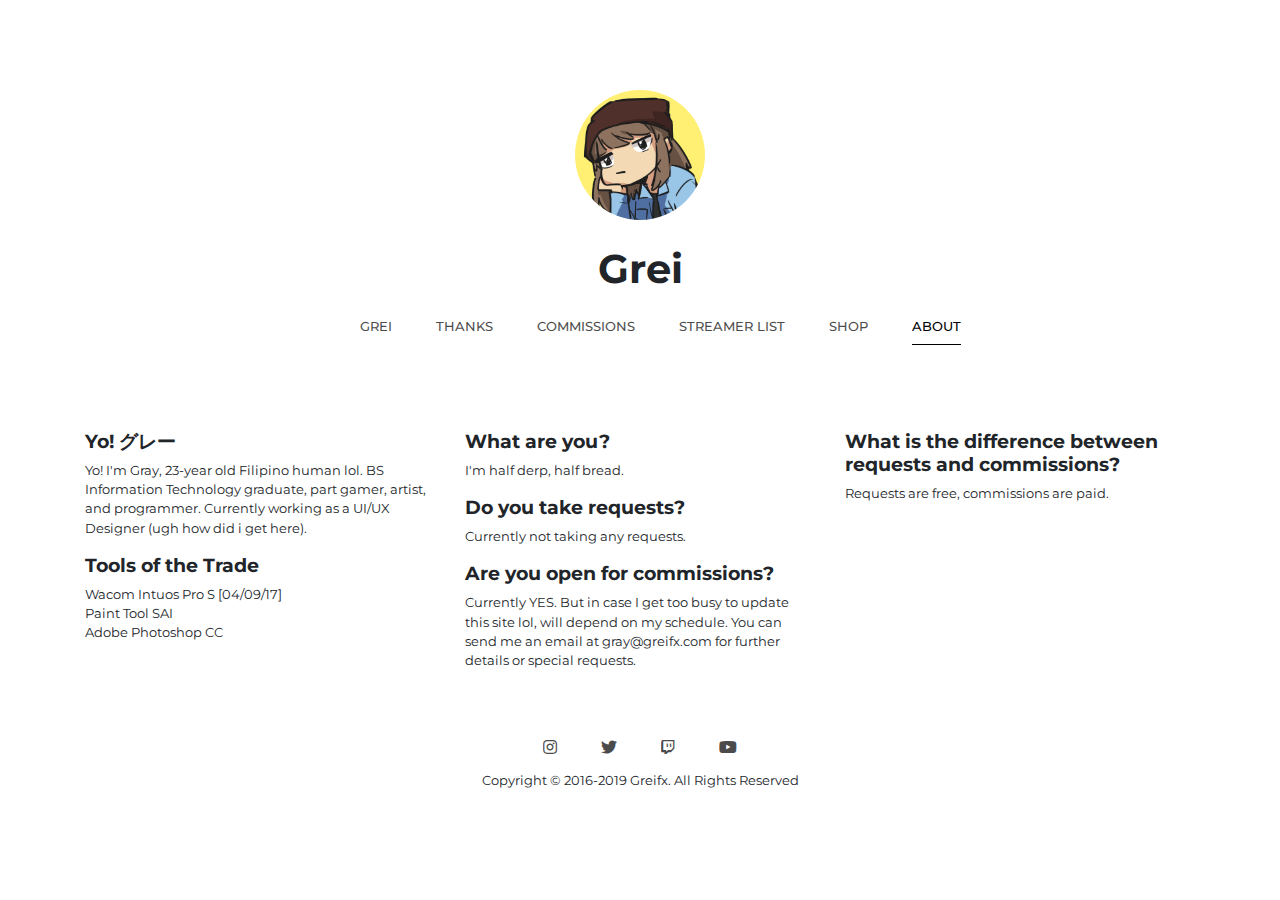
==== about/index.html @ 5e42ed09 "update" ====
<!DOCTYPE html>
<html>

<head>
	<title>GREI</title>
	    <meta charset="utf-8">
	    <meta name="viewport"
        content="user-scalable=no, width=device-width, initial-scale=1.0, maximum-scale=1.0, shrink-to-fit=no">
        <meta name="description" content="Yo! I do sub emotes, badges, avatars, twitch and youtube art, character pin-ups, cute stuff, hi lol. Greifx (grey-fix) Pun for my name + graphics. I honestly couldn't think of any punier name than this.">
        <meta name="keywords" content="grei sub emotes commissions, sub emotes, commission, commissions, grei, greifx, art commission, youtube art, twitch art">

        <link rel="apple-touch-icon" sizes="180x180" href="/favicon_io/apple-touch-icon.png">
        <link rel="icon" type="image/png" sizes="32x32" href="/favicon_io/favicon-32x32.png">
        <link rel="icon" type="image/png" sizes="16x16" href="/favicon_io/favicon-16x16.png">
        <link rel="manifest" href="/site.webmanifest">
        <link href="/fontawesome/css/all.css" rel="stylesheet"> <!--load all styles -->

        <!-- BOOTSTRAP 4.4 -->
        <link rel="stylesheet" href="https://stackpath.bootstrapcdn.com/bootstrap/4.4.1/css/bootstrap.min.css" integrity="sha384-Vkoo8x4CGsO3+Hhxv8T/Q5PaXtkKtu6ug5TOeNV6gBiFeWPGFN9MuhOf23Q9Ifjh" crossorigin="anonymous">
        <script src="https://code.jquery.com/jquery-3.4.1.slim.min.js" integrity="sha384-J6qa4849blE2+poT4WnyKhv5vZF5SrPo0iEjwBvKU7imGFAV0wwj1yYfoRSJoZ+n" crossorigin="anonymous"></script>
        <script src="https://cdn.jsdelivr.net/npm/popper.js@1.16.0/dist/umd/popper.min.js" integrity="sha384-Q6E9RHvbIyZFJoft+2mJbHaEWldlvI9IOYy5n3zV9zzTtmI3UksdQRVvoxMfooAo" crossorigin="anonymous"></script>
        <script src="https://stackpath.bootstrapcdn.com/bootstrap/4.4.1/js/bootstrap.min.js" integrity="sha384-wfSDF2E50Y2D1uUdj0O3uMBJnjuUD4Ih7YwaYd1iqfktj0Uod8GCExl3Og8ifwB6" crossorigin="anonymous"></script>

        <!-- CUSTOM STYLE -->
        <link href="https://fonts.googleapis.com/css?family=Montserrat:300,400,600,700,800,900&display=swap" rel="stylesheet">
        <link href="/style.css" rel="stylesheet" type="text/css">

    </head>

    <body>
        <div class="container">
            <div class="row">
                <div class="col-sm-12 text-center flex-column section-header">
                        <img src="/img/avi.png" class="rounded mx-auto d-block avatar" alt="...">
                        <h1>Grei</h1>
                        <h5 class="nav">
                                <ol id="nav-mobile">
                                        <li><a href="/"><i class="fas fa-home"></i></a></li>
                                        <li><a href="/thanks/"><i class="far fa-heart"></i></a></li>
                                        <li><a href="/commissions/"><i class="fas fa-sticky-note"></i></a></li>
                                        <li><a href="/streamers/"><i class="fas fa-gamepad"></i></a></li>
                                        <li><a href="#"><i class="fas fa-store"></i></a></li>
                                        <li><a href="/about/" id="active"><i class="fas fa-question"></i></a></li>
                                </ol>
                                <ol id="nav-desktop">
                                        <li></li><a href="/">GREI</a></li>
                                        <li></li><a href="/thanks/">THANKS</a></li>
                                        <li></li><a href="/commissions/">COMMISSIONS</a></li>
                                        <li></li><a href="/streamers/">STREAMER LIST</a></li>
                                        <li></li><a href="#">SHOP</a></li>
                                        <li></li><a href="/about/" id="active">ABOUT</a></li>
                                </ol>
                        </h5>
                </div>
            </div>

            <div class="row section-body section-faq">
                <div class="col-lg-4 text-center">
                    <h4>Yo! グレー</h4>
                    <p>Yo! I'm Gray, 23-year old Filipino human lol. BS Information Technology graduate, part gamer, artist,
                        and programmer. Currently working as a UI/UX Designer (ugh how did i get here).

                    </p>
                    <h4>Tools of the Trade</h4>
                    <p>Wacom Intuos Pro S [04/09/17]<br>
                        Paint Tool SAI<br>
                        Adobe Photoshop CC
                    </p>
                </div>

                <div class="col-lg-4 text-center">
                    <h4>What are you?</h4>
                    <p>I'm half derp, half bread.</p>
                    <h4>Do you take requests?</h4>
                    <p>Currently not taking any requests.</p>
                    <h4>Are you open for commissions?</h4>
                    <p>Currently YES. But in case I get too busy to update this site lol, will depend on my schedule. You can send me an email at gray@greifx.com for further details or special requests.</p>

                </div>

                <div class="col-lg-4 text-center">
                        <h4>What is the difference between requests and commissions?</h4>
                        <p>Requests are free, commissions are paid.</p>
                    </div>
                

            </div>
        </div>

        <div class="footer">
            <div class="footer-links text-center">
                <ol>
                    <a href="https://www.instagram.com/grei.draws/" target="_blank"><li><i class="fab fa-instagram"></i></li></a>
                    <a href="https://twitter.com/greifx_" target="_blank"><li><i class="fab fa-twitter"></i></li></a>
                    <a href="https://www.twitch.tv/grei" target="_blank"><li><i class="fab fa-twitch"></i></li></a>
                    <a href="https://www.youtube.com/channel/UCQJ44JHlnt3OxFtvyOZgteA" target="_blank"><li><i class="fab fa-youtube"></i></li></a>
                </ol>
                <small>Copyright &copy; 2016-2019 Greifx. All Rights Reserved</small>
            </div>
        </div>


        
    </body>
</html>
---- style.css ----
*{
    font-family: 'Montserrat';
    padding:0;
    /* line-height:2.5em; */
}
#nav-mobile{
    display: none;
}
.avatar{
    width:150px;
    height:150px;
    border-radius:100em !important;
    overflow: hidden;
    margin-bottom:15px;
    border: #fff solid 10px;
    /* filter: grayscale(100); */
}

h1{
    font-weight: 700;
}
h3{
    font-weight:700;
    font-size:1.5em;
}
h4{
    font-weight: 700;
    font-size:1.2em;
    text-align: left;
}
p{
    font-size:.9em;
}
.section-header{
    margin-top:80px;
    height:300px;
    display:flex;
}
.section-faq p{
    font-size:.8em;
    text-align: left;
}
.faq-icon{
    width:100px;
    height:100px;
    border-radius:100em;
    margin-bottom:20px;
}
.nav{
    display:block;
    margin-top:15px;
    font-weight:500;
    font-size:1em;
}
.content-body{
    font-size:.9em;
    margin-bottom:50px;
}
.image-thumbnails{
    margin-top:50px;
    margin-bottom:50px;
}
.image-thumbnails .col-sm-4{
    width:100%;
    padding:0;
}
.image-thumbnails img{
    width:100%;
    /* filter: grayscale(100); */
}
.image-thumbnails img:hover{
    filter:none;
    transition: transform .2s;
}
.img-wrap{
    overflow: hidden;
    padding:5px;
}
.footer{
    margin-bottom:30px;
}
.footer ol{
    margin-bottom:.5rem;
}
.footer-links li{
    list-style: none;
    display: inline;
    padding-left:20px;
    padding-right:20px;
    color:black;
    opacity: .7;
}
.nav li{
    list-style: none;
    display:inline;
    padding:20px;
}
.nav a{
    text-decoration: none;
    font-size:.8em;
    color:black;
    opacity: .7;
    padding-bottom:10px;
}
.nav a:hover, #active{
    text-decoration-color: black;
    opacity: 1;
    border-bottom:solid 1px black;
}
.footer-links li:hover{
    opacity: 1;
}
.section-body{
    margin-top:50px;
    margin-bottom:50px;
}
.sub-header{
    opacity:.3;
}
#emotes{
    width:100%;
}
@media (max-width:1024px){
    #emotes{
        width:100%;
    }
}
@media (max-width:768px){
    .section-header{
        margin-top:50px;
        height:300px;
    }
    .nav li{
        list-style: none;
        display:inline;
        padding:15px;
    }
    #emotes{
        width:100%;
    }
}

@media (max-width:480px){
    #emotes{
        width:100%;
    }
    #nav-mobile{
        display: block;
    }
    #nav-desktop{
        display: none;
    }
    .section-header{
        margin-top:30px;
        height:300px;
    }
    .nav{
        margin-top:20px;
    }
    h1{
        font-size:30px;
    }
    h3{
        font-size:20px;
    }
    .section-faq h4{
        font-size:16px;
    }
    .section-faq .col-sm-4{
        margin-bottom:15px;
    }
    .image-thumbnails{
        padding-left:10px;
        padding-right:10px;
        margin-top:15px;
    }
   
}
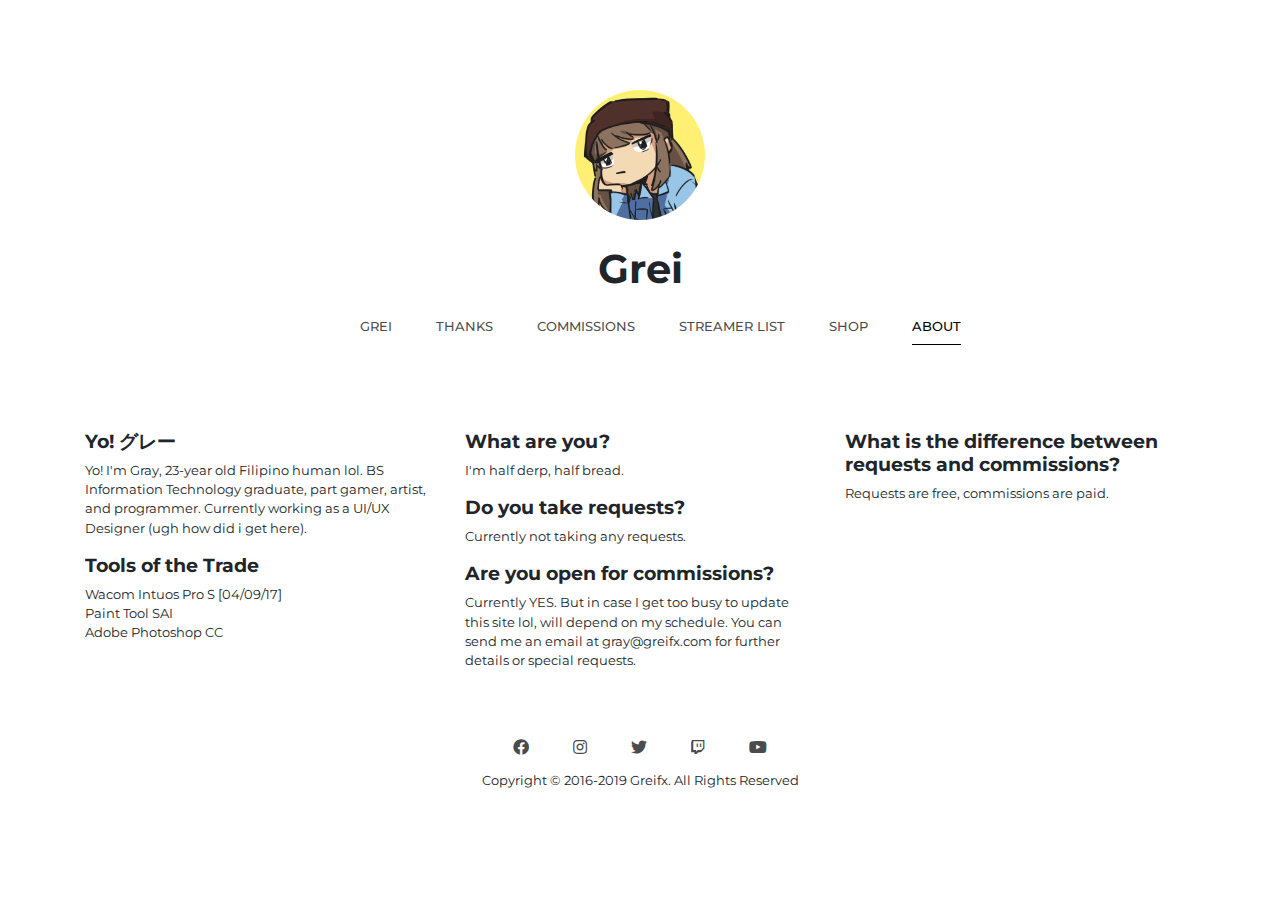
==== commit b2debae9: "updated" ====
--- a/about/index.html
+++ b/about/index.html
@@ -24,6 +24,16 @@
         <!-- CUSTOM STYLE -->
         <link href="https://fonts.googleapis.com/css?family=Montserrat:300,400,600,700,800,900&display=swap" rel="stylesheet">
         <link href="/style.css" rel="stylesheet" type="text/css">
+
+        <!-- Global site tag (gtag.js) - Google Analytics -->
+        <script async src="https://www.googletagmanager.com/gtag/js?id=UA-154565803-1"></script>
+        <script>
+        window.dataLayer = window.dataLayer || [];
+        function gtag(){dataLayer.push(arguments);}
+        gtag('js', new Date());
+
+        gtag('config', 'UA-154565803-1');
+        </script>
 
     </head>
 
@@ -90,6 +100,7 @@
         <div class="footer">
             <div class="footer-links text-center">
                 <ol>
+                    <a href="https://www.facebook.com/grei.draws/" target="_blank"><li><i class="fab fa-facebook"></i></li></a>
                     <a href="https://www.instagram.com/grei.draws/" target="_blank"><li><i class="fab fa-instagram"></i></li></a>
                     <a href="https://twitter.com/greifx_" target="_blank"><li><i class="fab fa-twitter"></i></li></a>
                     <a href="https://www.twitch.tv/grei" target="_blank"><li><i class="fab fa-twitch"></i></li></a>
--- a/style.css
+++ b/style.css
@@ -29,6 +29,9 @@
     text-align: left;
 }
 p{
+    font-size:.9em;
+}
+.section-client .col-lg-2{
     font-size:.9em;
 }
 .section-header{
@@ -174,5 +177,8 @@
         padding-right:10px;
         margin-top:15px;
     }
+    .section-client .col-sm-4{
+        width:33.3333%;
+    }
    
 }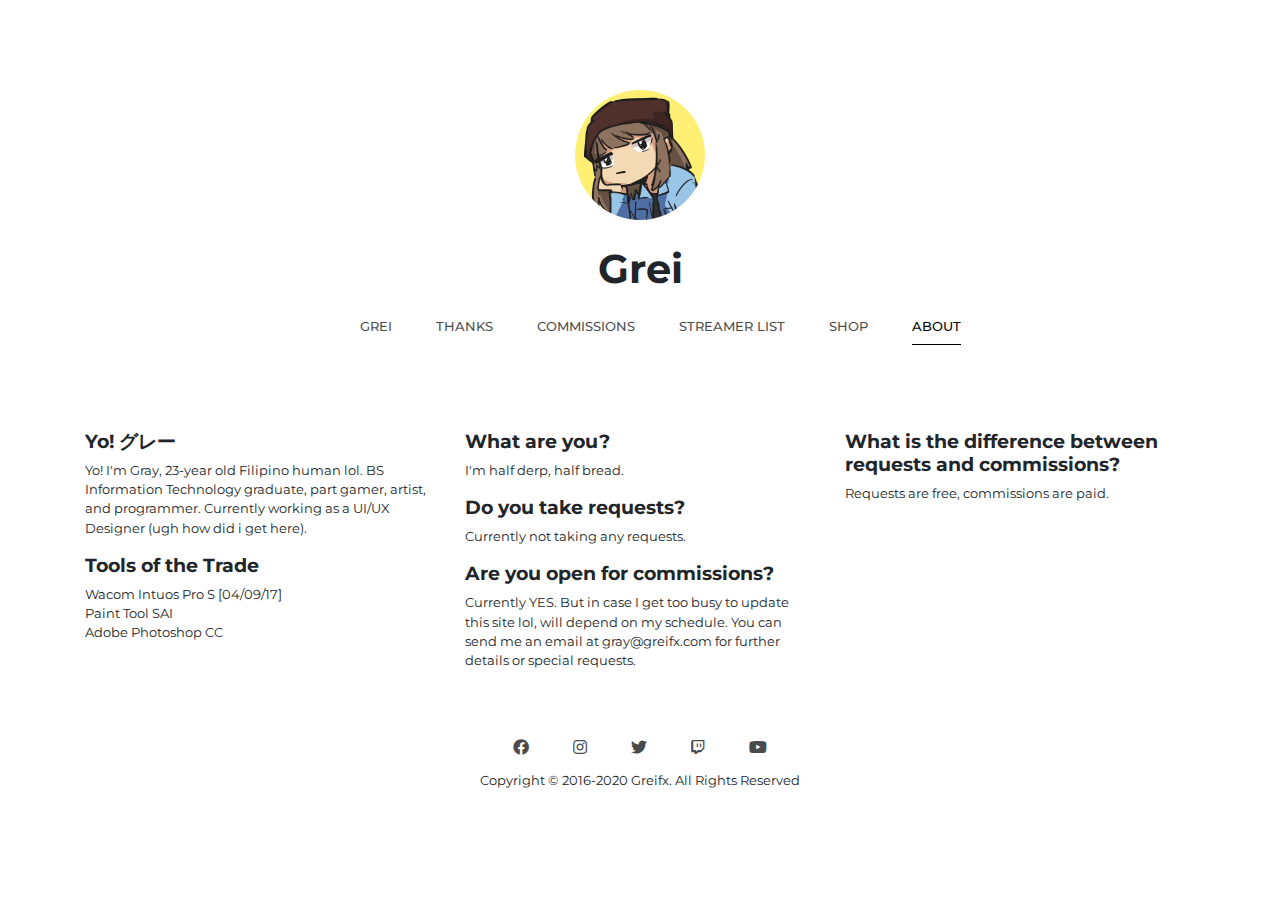
==== commit e9f6a193: "updated copyrighted date, added titles, etc." ====
--- a/about/index.html
+++ b/about/index.html
@@ -7,7 +7,7 @@
 	    <meta name="viewport"
         content="user-scalable=no, width=device-width, initial-scale=1.0, maximum-scale=1.0, shrink-to-fit=no">
         <meta name="description" content="Yo! I do sub emotes, badges, avatars, twitch and youtube art, character pin-ups, cute stuff, hi lol. Greifx (grey-fix) Pun for my name + graphics. I honestly couldn't think of any punier name than this.">
-        <meta name="keywords" content="grei sub emotes commissions, sub emotes, commission, commissions, grei, greifx, art commission, youtube art, twitch art">
+        <meta name="keywords" content="emote commission, emote commissions, twitch emote commission, grei sub emotes commissions, sub emotes, commission, commissions, grei, greifx, art commission, youtube art, twitch art">
 
         <link rel="apple-touch-icon" sizes="180x180" href="/favicon_io/apple-touch-icon.png">
         <link rel="icon" type="image/png" sizes="32x32" href="/favicon_io/favicon-32x32.png">
@@ -106,7 +106,7 @@
                     <a href="https://www.twitch.tv/grei" target="_blank"><li><i class="fab fa-twitch"></i></li></a>
                     <a href="https://www.youtube.com/channel/UCQJ44JHlnt3OxFtvyOZgteA" target="_blank"><li><i class="fab fa-youtube"></i></li></a>
                 </ol>
-                <small>Copyright &copy; 2016-2019 Greifx. All Rights Reserved</small>
+                <small>Copyright &copy; 2016-2020 Greifx. All Rights Reserved</small>
             </div>
         </div>
 
--- a/style.css
+++ b/style.css
@@ -123,6 +123,29 @@
 #emotes{
     width:100%;
 }
+.img-wrap{
+    padding:10px;
+    overflow: hidden;
+}
+.img-content{
+    display: none;
+    background: rgba(0,0,0,.5);
+    position: absolute;
+    color:white;
+    right:0;
+    z-index:10;
+    padding:20px;
+    width:100%;
+}
+.img-wrap:hover #imc-1,.img-wrap:hover #imc-2,.img-wrap:hover #imc-3{
+    display: block;
+}
+.img-wrap:hover #imc-4,.img-wrap:hover #imc-5,.img-wrap:hover #imc-6{
+    display: block;
+}
+.img-wrap:hover #imc-7,.img-wrap:hover #imc-8,.img-wrap:hover #imc-9{
+    display: block;
+}
 @media (max-width:1024px){
     #emotes{
         width:100%;
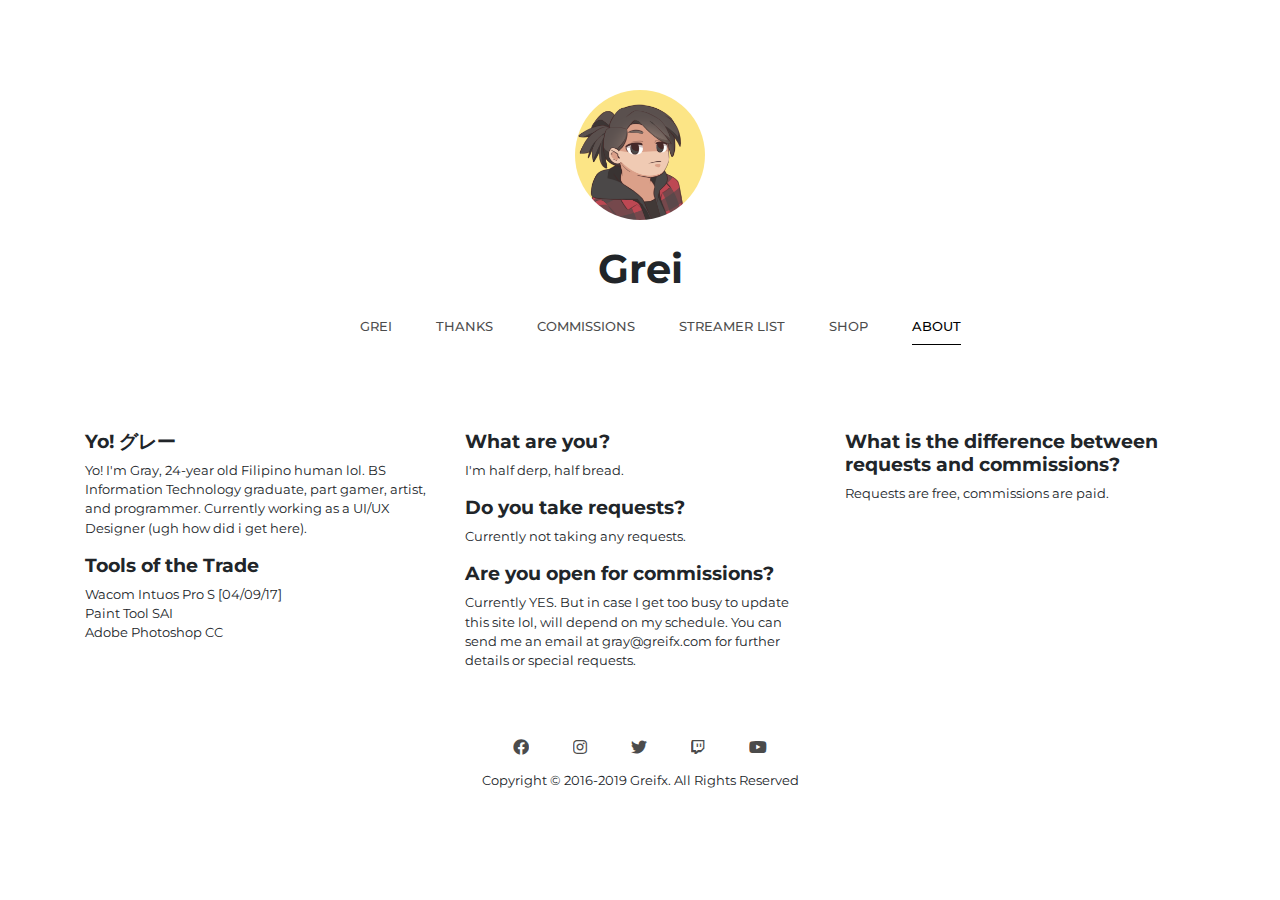
==== commit 20b1dd2c: "updated" ====
--- a/about/index.html
+++ b/about/index.html
@@ -7,7 +7,7 @@
 	    <meta name="viewport"
         content="user-scalable=no, width=device-width, initial-scale=1.0, maximum-scale=1.0, shrink-to-fit=no">
         <meta name="description" content="Yo! I do sub emotes, badges, avatars, twitch and youtube art, character pin-ups, cute stuff, hi lol. Greifx (grey-fix) Pun for my name + graphics. I honestly couldn't think of any punier name than this.">
-        <meta name="keywords" content="emote commission, emote commissions, twitch emote commission, grei sub emotes commissions, sub emotes, commission, commissions, grei, greifx, art commission, youtube art, twitch art">
+        <meta name="keywords" content="grei sub emotes commissions, sub emotes, commission, commissions, grei, greifx, art commission, youtube art, twitch art">
 
         <link rel="apple-touch-icon" sizes="180x180" href="/favicon_io/apple-touch-icon.png">
         <link rel="icon" type="image/png" sizes="32x32" href="/favicon_io/favicon-32x32.png">
@@ -67,7 +67,7 @@
             <div class="row section-body section-faq">
                 <div class="col-lg-4 text-center">
                     <h4>Yo! グレー</h4>
-                    <p>Yo! I'm Gray, 23-year old Filipino human lol. BS Information Technology graduate, part gamer, artist,
+                    <p>Yo! I'm Gray, 24-year old Filipino human lol. BS Information Technology graduate, part gamer, artist,
                         and programmer. Currently working as a UI/UX Designer (ugh how did i get here).
 
                     </p>
@@ -106,7 +106,7 @@
                     <a href="https://www.twitch.tv/grei" target="_blank"><li><i class="fab fa-twitch"></i></li></a>
                     <a href="https://www.youtube.com/channel/UCQJ44JHlnt3OxFtvyOZgteA" target="_blank"><li><i class="fab fa-youtube"></i></li></a>
                 </ol>
-                <small>Copyright &copy; 2016-2020 Greifx. All Rights Reserved</small>
+                <small>Copyright &copy; 2016-2019 Greifx. All Rights Reserved</small>
             </div>
         </div>
 
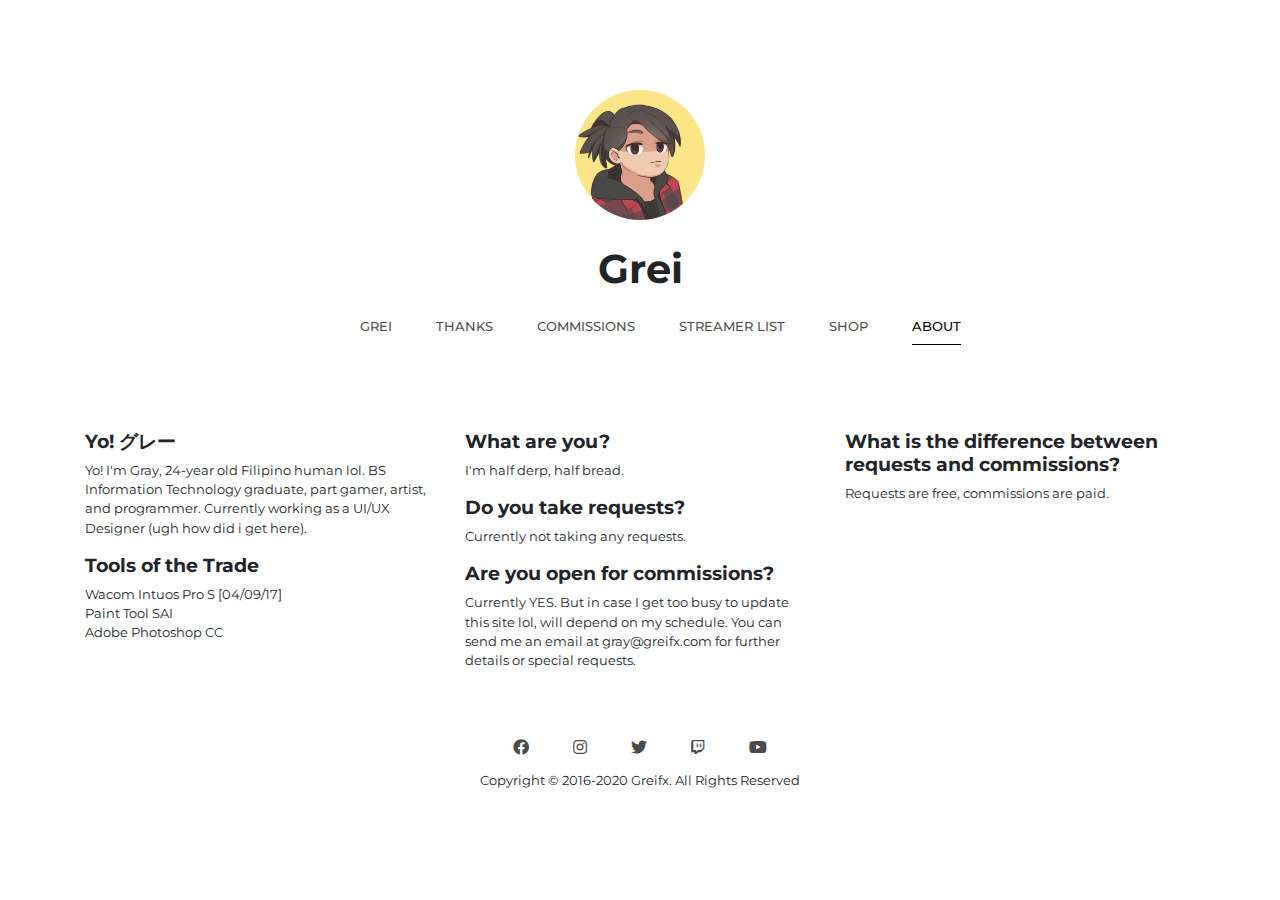
==== commit aecb07ee: "updated" ====
--- a/about/index.html
+++ b/about/index.html
@@ -7,7 +7,7 @@
 	    <meta name="viewport"
         content="user-scalable=no, width=device-width, initial-scale=1.0, maximum-scale=1.0, shrink-to-fit=no">
         <meta name="description" content="Yo! I do sub emotes, badges, avatars, twitch and youtube art, character pin-ups, cute stuff, hi lol. Greifx (grey-fix) Pun for my name + graphics. I honestly couldn't think of any punier name than this.">
-        <meta name="keywords" content="grei sub emotes commissions, sub emotes, commission, commissions, grei, greifx, art commission, youtube art, twitch art">
+        <meta name="keywords" content="emote commission, emote commissions, twitch emote commission, grei sub emotes commissions, sub emotes, commission, commissions, grei, greifx, art commission, youtube art, twitch art">
 
         <link rel="apple-touch-icon" sizes="180x180" href="/favicon_io/apple-touch-icon.png">
         <link rel="icon" type="image/png" sizes="32x32" href="/favicon_io/favicon-32x32.png">
@@ -106,7 +106,7 @@
                     <a href="https://www.twitch.tv/grei" target="_blank"><li><i class="fab fa-twitch"></i></li></a>
                     <a href="https://www.youtube.com/channel/UCQJ44JHlnt3OxFtvyOZgteA" target="_blank"><li><i class="fab fa-youtube"></i></li></a>
                 </ol>
-                <small>Copyright &copy; 2016-2019 Greifx. All Rights Reserved</small>
+                <small>Copyright &copy; 2016-2020 Greifx. All Rights Reserved</small>
             </div>
         </div>
 
